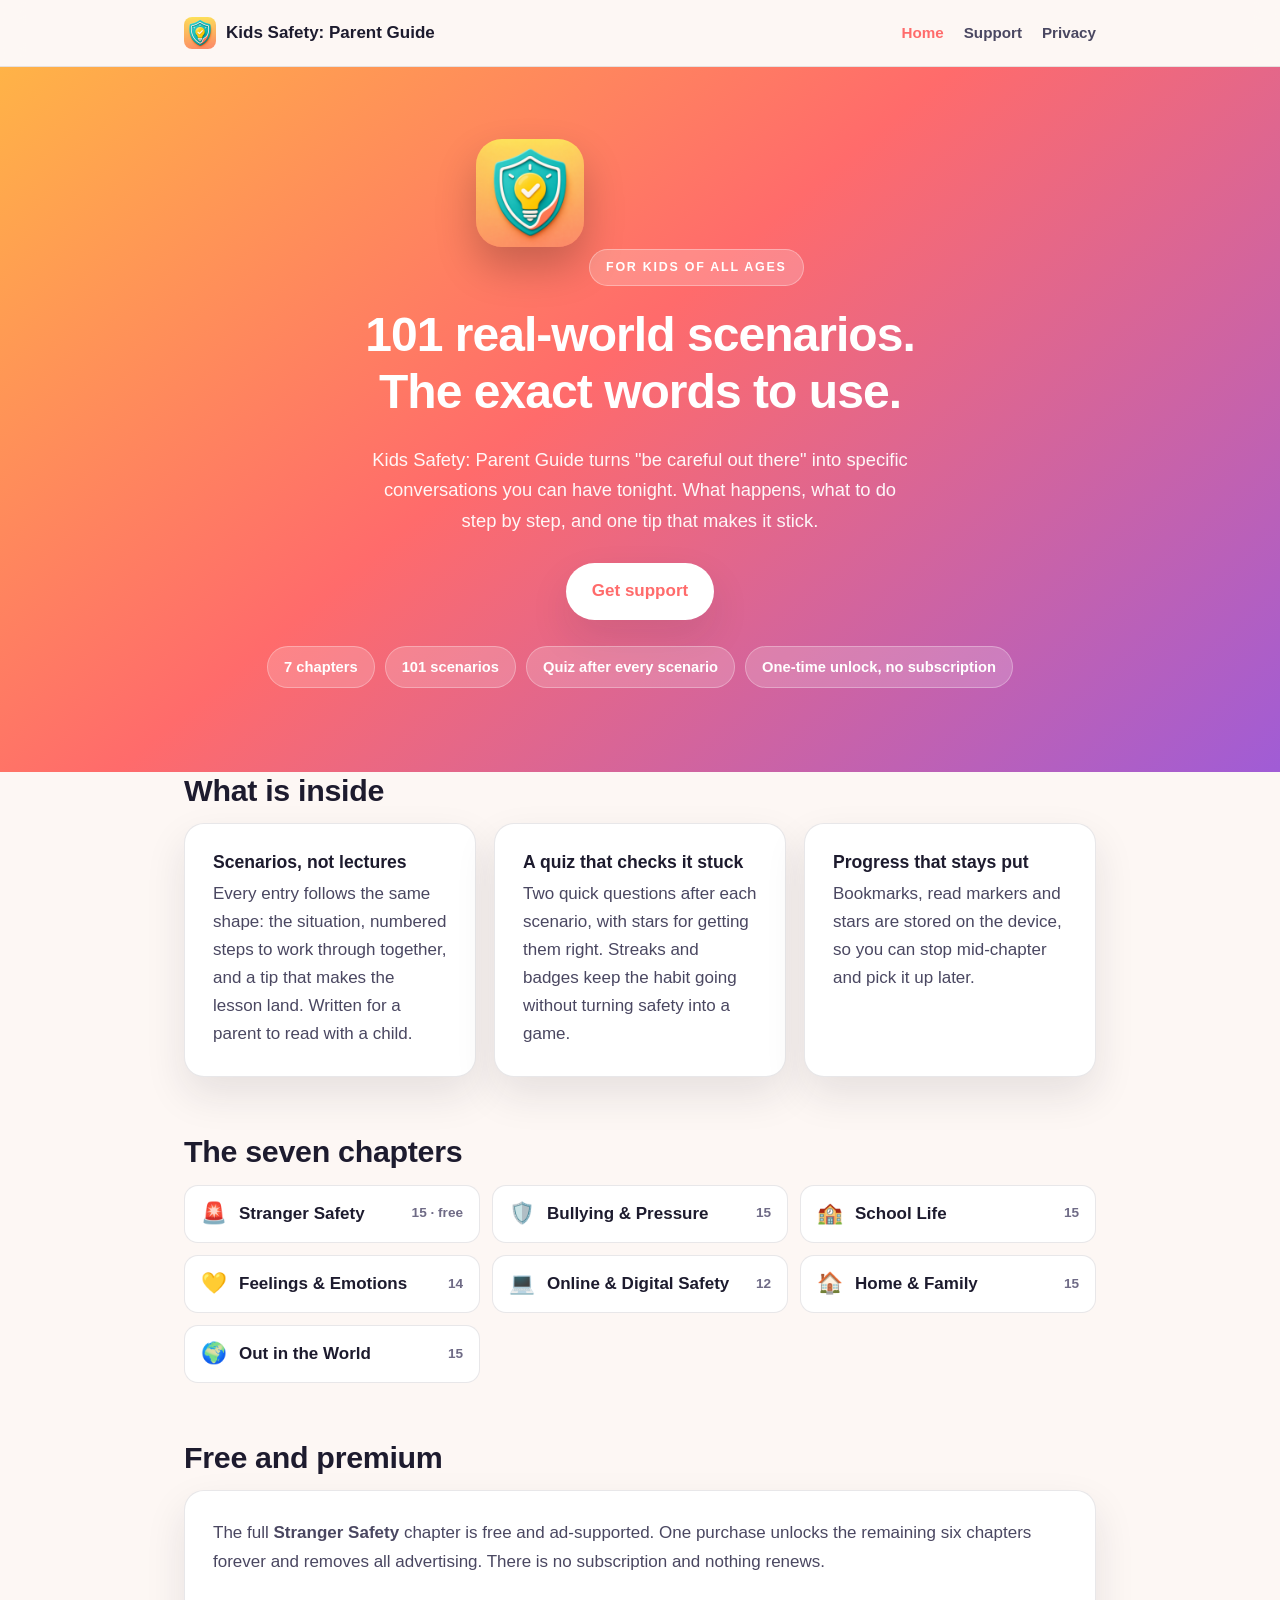
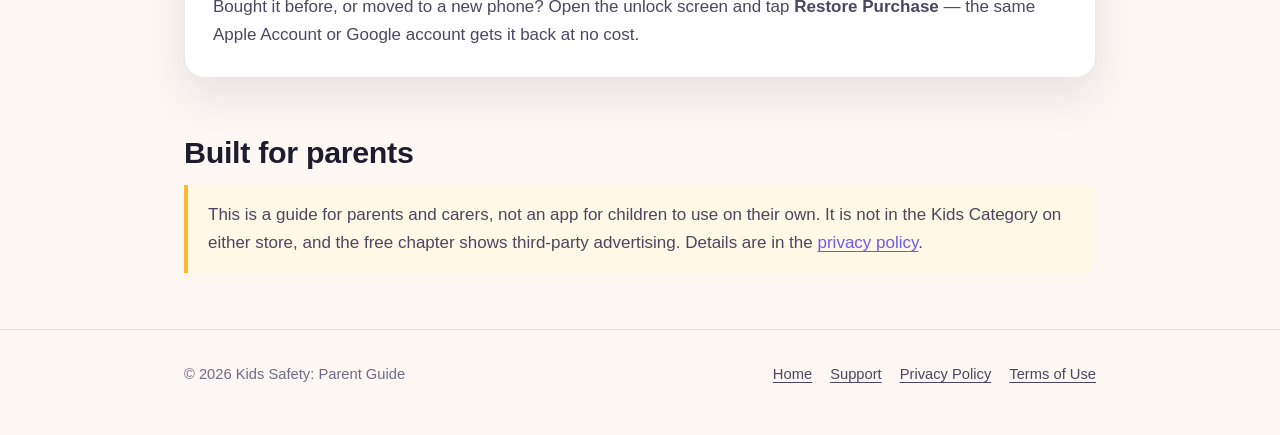
==== index.html @ e6f9dfe9 "Initial commit" ====
<!DOCTYPE html>
<html lang="en">
<head>
<meta charset="utf-8">
<meta name="viewport" content="width=device-width, initial-scale=1">
<title>Kids Safety: Parent Guide</title>
<meta name="description" content="101 real-world safety scenarios with the exact words to use. A guide for parents and carers, on iPhone and Android.">
<link rel="icon" href="assets/icon-512.png">
<link rel="apple-touch-icon" href="assets/icon-512.png">
<link rel="stylesheet" href="styles.css">
<meta property="og:title" content="Kids Safety: Parent Guide">
<meta property="og:description" content="101 real-world safety scenarios with the exact words to use.">
<meta property="og:image" content="assets/icon-512.png">
<meta property="og:type" content="website">
</head>
<body>

<header class="site-header">
    <div class="wrap">
        <a class="brand" href="index.html">
            <img src="assets/icon-512.png" alt="">
            Kids Safety: Parent Guide
        </a>
        <nav class="site-nav">
            <a href="index.html" aria-current="page">Home</a>
            <a href="support.html">Support</a>
            <a href="privacy.html">Privacy</a>
        </nav>
    </div>
</header>

<div class="hero">
    <div class="wrap">
        <img class="hero-icon" src="assets/icon-512.png" alt="Kids Safety: Parent Guide app icon">
        <div class="eyebrow">For Kids of All Ages</div>
        <h1>101 real-world scenarios.<br>The exact words to use.</h1>
        <p>
            Kids Safety: Parent Guide turns "be careful out there" into specific
            conversations you can have tonight. What happens, what to do step by
            step, and one tip that makes it stick.
        </p>
        <a class="btn light" href="support.html">Get support</a>
        <div class="badges">
            <span class="badge">7 chapters</span>
            <span class="badge">101 scenarios</span>
            <span class="badge">Quiz after every scenario</span>
            <span class="badge">One-time unlock, no subscription</span>
        </div>
    </div>
</div>

<main class="wrap">

    <section>
        <h2>What is inside</h2>
        <div class="grid">
            <div class="card">
                <h3>Scenarios, not lectures</h3>
                <p>
                    Every entry follows the same shape: the situation, numbered
                    steps to work through together, and a tip that makes the
                    lesson land. Written for a parent to read with a child.
                </p>
            </div>
            <div class="card">
                <h3>A quiz that checks it stuck</h3>
                <p>
                    Two quick questions after each scenario, with stars for
                    getting them right. Streaks and badges keep the habit going
                    without turning safety into a game.
                </p>
            </div>
            <div class="card">
                <h3>Progress that stays put</h3>
                <p>
                    Bookmarks, read markers and stars are stored on the device,
                    so you can stop mid-chapter and pick it up later.
                </p>
            </div>
        </div>
    </section>

    <section>
        <h2>The seven chapters</h2>
        <ul class="chapter-list">
            <li><span class="emoji">🚨</span> Stranger Safety <span class="count">15 · free</span></li>
            <li><span class="emoji">🛡️</span> Bullying &amp; Pressure <span class="count">15</span></li>
            <li><span class="emoji">🏫</span> School Life <span class="count">15</span></li>
            <li><span class="emoji">💛</span> Feelings &amp; Emotions <span class="count">14</span></li>
            <li><span class="emoji">💻</span> Online &amp; Digital Safety <span class="count">12</span></li>
            <li><span class="emoji">🏠</span> Home &amp; Family <span class="count">15</span></li>
            <li><span class="emoji">🌍</span> Out in the World <span class="count">15</span></li>
        </ul>
    </section>

    <section>
        <h2>Free and premium</h2>
        <div class="card">
            <p>
                The full <strong>Stranger Safety</strong> chapter is free and
                ad-supported. One purchase unlocks the remaining six chapters
                forever and removes all advertising. There is no subscription
                and nothing renews.
            </p>
            <p>
                Bought it before, or moved to a new phone? Open the unlock
                screen and tap <strong>Restore Purchase</strong> — the same
                Apple Account or Google account gets it back at no cost.
            </p>
        </div>
    </section>

    <section>
        <h2>Built for parents</h2>
        <div class="note">
            <p>
                This is a guide for parents and carers, not an app for children
                to use on their own. It is not in the Kids Category on either
                store, and the free chapter shows third-party advertising.
                Details are in the <a href="privacy.html">privacy policy</a>.
            </p>
        </div>
    </section>

</main>

<footer class="site-footer">
    <div class="wrap">
        <span>© 2026 Kids Safety: Parent Guide</span>
        <nav>
            <a href="index.html">Home</a>
            <a href="support.html">Support</a>
            <a href="privacy.html">Privacy Policy</a>
            <a href="terms.html">Terms of Use</a>
        </nav>
    </div>
</footer>

</body>
</html>
---- styles.css ----
/* Shared styles for the Kids Safety: Parent Guide site.
   Palette is taken from the app itself: the cover gradient runs coral to
   violet, and chapter accents reuse the in-app chapter colours. */

:root {
    --coral: #ff6b6b;
    --violet: #6c5ce7;
    --amber: #ffb830;
    --teal: #4ecdc4;
    --ink: #1d1b2e;
    --body: #4a4761;
    --muted: #6f6b86;
    --surface: #ffffff;
    --page: #fdf7f4;
    --line: rgba(29, 27, 46, 0.1);
    --radius: 20px;
    --shadow: 0 18px 40px rgba(29, 27, 46, 0.1);
    --max: 960px;
}

* {
    box-sizing: border-box;
}

html {
    scroll-behavior: smooth;
}

body {
    margin: 0;
    background: var(--page);
    color: var(--body);
    font-family: -apple-system, BlinkMacSystemFont, "Segoe UI", Roboto, "Helvetica Neue", Arial, sans-serif;
    font-size: 17px;
    line-height: 1.65;
    -webkit-font-smoothing: antialiased;
}

h1, h2, h3 {
    color: var(--ink);
    line-height: 1.2;
    margin: 0 0 0.5em;
}

h1 { font-size: clamp(2rem, 5vw, 3rem); letter-spacing: -0.02em; }
h2 { font-size: clamp(1.4rem, 3vw, 1.9rem); letter-spacing: -0.01em; }
h3 { font-size: 1.1rem; }

p { margin: 0 0 1em; }

a {
    color: var(--violet);
    text-decoration-thickness: 1px;
    text-underline-offset: 3px;
}

a:hover { color: var(--coral); }

.wrap {
    max-width: var(--max);
    margin: 0 auto;
    padding: 0 24px;
}

/* Header ------------------------------------------------------------------ */

.site-header {
    position: sticky;
    top: 0;
    z-index: 10;
    background: rgba(253, 247, 244, 0.88);
    backdrop-filter: saturate(180%) blur(12px);
    border-bottom: 1px solid var(--line);
}

.site-header .wrap {
    display: flex;
    align-items: center;
    gap: 16px;
    min-height: 66px;
    flex-wrap: wrap;
}

.brand {
    display: flex;
    align-items: center;
    gap: 10px;
    font-weight: 700;
    color: var(--ink);
    text-decoration: none;
}

.brand img {
    width: 32px;
    height: 32px;
    border-radius: 8px;
}

.site-nav {
    margin-left: auto;
    display: flex;
    gap: 20px;
    font-size: 0.95rem;
    font-weight: 600;
}

.site-nav a {
    color: var(--body);
    text-decoration: none;
}

.site-nav a:hover,
.site-nav a[aria-current="page"] {
    color: var(--coral);
}

/* Hero -------------------------------------------------------------------- */

.hero {
    background: linear-gradient(140deg, #ffb347 0%, var(--coral) 45%, #a05cd6 100%);
    color: #fff;
    padding: 72px 0 84px;
    text-align: center;
}

.hero h1 { color: #fff; }

.hero p {
    font-size: 1.15rem;
    max-width: 34rem;
    margin: 0 auto 1.5em;
    color: rgba(255, 255, 255, 0.94);
}

.hero-icon {
    width: 108px;
    height: 108px;
    border-radius: 26px;
    box-shadow: 0 20px 40px rgba(0, 0, 0, 0.22);
    margin-bottom: 24px;
}

.eyebrow {
    display: inline-block;
    font-size: 0.78rem;
    font-weight: 800;
    letter-spacing: 0.14em;
    text-transform: uppercase;
    padding: 7px 16px;
    border-radius: 999px;
    background: rgba(255, 255, 255, 0.2);
    border: 1px solid rgba(255, 255, 255, 0.32);
    margin-bottom: 20px;
}

.badges {
    display: flex;
    flex-wrap: wrap;
    gap: 10px;
    justify-content: center;
    margin-top: 26px;
}

.badge {
    background: rgba(255, 255, 255, 0.18);
    border: 1px solid rgba(255, 255, 255, 0.3);
    border-radius: 999px;
    padding: 8px 16px;
    font-size: 0.92rem;
    font-weight: 600;
}

/* Sections ---------------------------------------------------------------- */

main { padding: 56px 0 24px; }

section { margin-bottom: 56px; }

.lede {
    font-size: 1.08rem;
    color: var(--muted);
}

.card {
    background: var(--surface);
    border: 1px solid var(--line);
    border-radius: var(--radius);
    box-shadow: var(--shadow);
    padding: 28px;
}

.grid {
    display: grid;
    gap: 18px;
    grid-template-columns: repeat(auto-fit, minmax(240px, 1fr));
}

.grid .card { margin: 0; }

.card h3 { margin-bottom: 0.35em; }

.card p:last-child { margin-bottom: 0; }

.chapter-list {
    display: grid;
    gap: 12px;
    grid-template-columns: repeat(auto-fit, minmax(220px, 1fr));
    padding: 0;
    margin: 0;
    list-style: none;
}

.chapter-list li {
    background: var(--surface);
    border: 1px solid var(--line);
    border-radius: 14px;
    padding: 14px 16px;
    display: flex;
    align-items: center;
    gap: 12px;
    font-weight: 600;
    color: var(--ink);
}

.chapter-list .count {
    margin-left: auto;
    font-weight: 600;
    font-size: 0.85rem;
    color: var(--muted);
}

.emoji {
    font-size: 1.3rem;
    line-height: 1;
}

table {
    width: 100%;
    border-collapse: collapse;
    font-size: 0.96rem;
}

.table-scroll {
    overflow-x: auto;
    -webkit-overflow-scrolling: touch;
}

th, td {
    text-align: left;
    padding: 12px 14px;
    border-bottom: 1px solid var(--line);
    vertical-align: top;
}

th {
    color: var(--ink);
    font-weight: 700;
    background: rgba(108, 92, 231, 0.06);
}

tbody tr:last-child td { border-bottom: 0; }

ul.plain {
    padding-left: 1.15em;
    margin: 0 0 1em;
}

ul.plain li { margin-bottom: 0.45em; }

.note {
    border-left: 4px solid var(--amber);
    background: #fff8e7;
    border-radius: 0 14px 14px 0;
    padding: 16px 20px;
}

.note p:last-child { margin-bottom: 0; }

.updated {
    font-size: 0.9rem;
    color: var(--muted);
}

.btn {
    display: inline-block;
    background: var(--ink);
    color: #fff;
    text-decoration: none;
    font-weight: 700;
    padding: 14px 26px;
    border-radius: 999px;
    box-shadow: var(--shadow);
}

.btn:hover { background: var(--violet); color: #fff; }

.btn.light {
    background: #fff;
    color: var(--coral);
}

.btn.light:hover { background: #fff; color: var(--violet); }

/* Footer ------------------------------------------------------------------ */

.site-footer {
    border-top: 1px solid var(--line);
    padding: 32px 0 48px;
    font-size: 0.92rem;
    color: var(--muted);
}

.site-footer .wrap {
    display: flex;
    flex-wrap: wrap;
    gap: 14px 24px;
    align-items: center;
}

.site-footer nav {
    margin-left: auto;
    display: flex;
    gap: 18px;
    flex-wrap: wrap;
}

.site-footer a { color: var(--body); }

@media (max-width: 560px) {
    .site-nav { width: 100%; margin-left: 0; gap: 16px; }
    .site-footer nav { margin-left: 0; }
    .hero { padding: 56px 0 64px; }
}
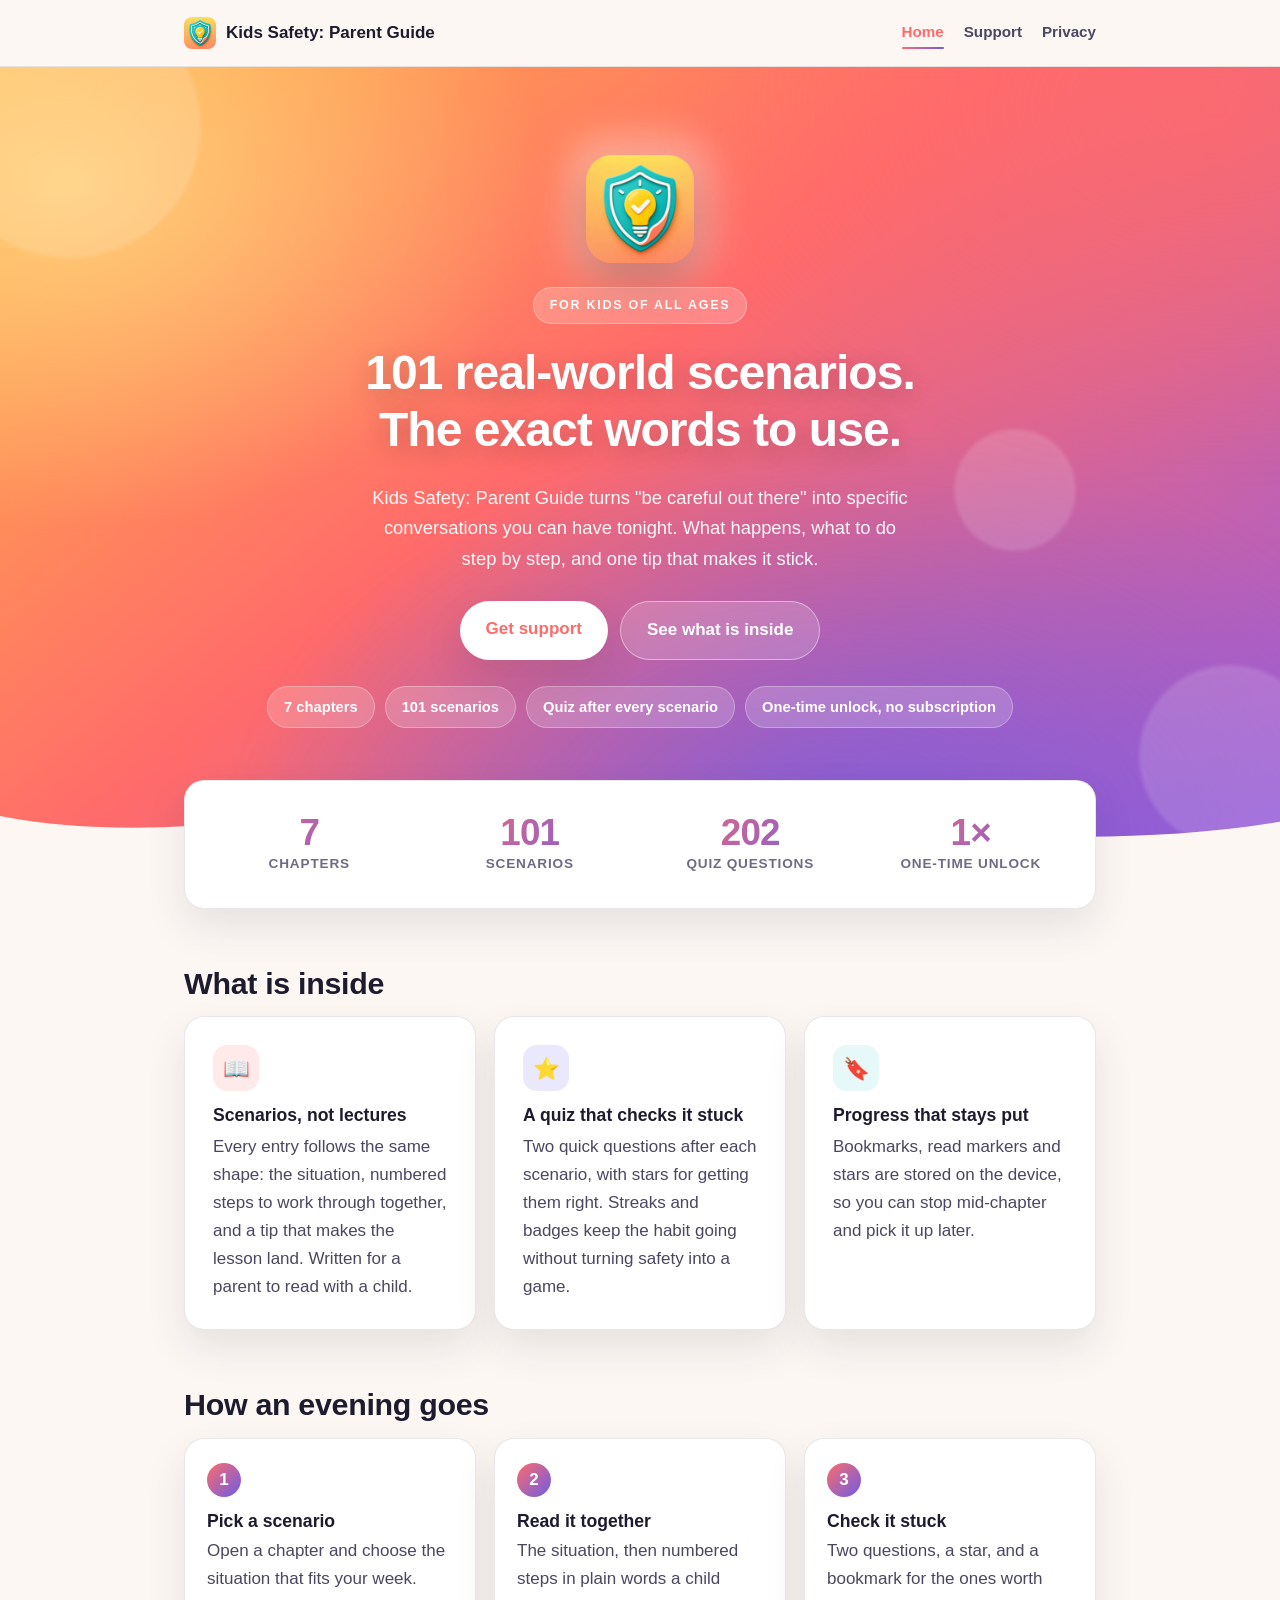
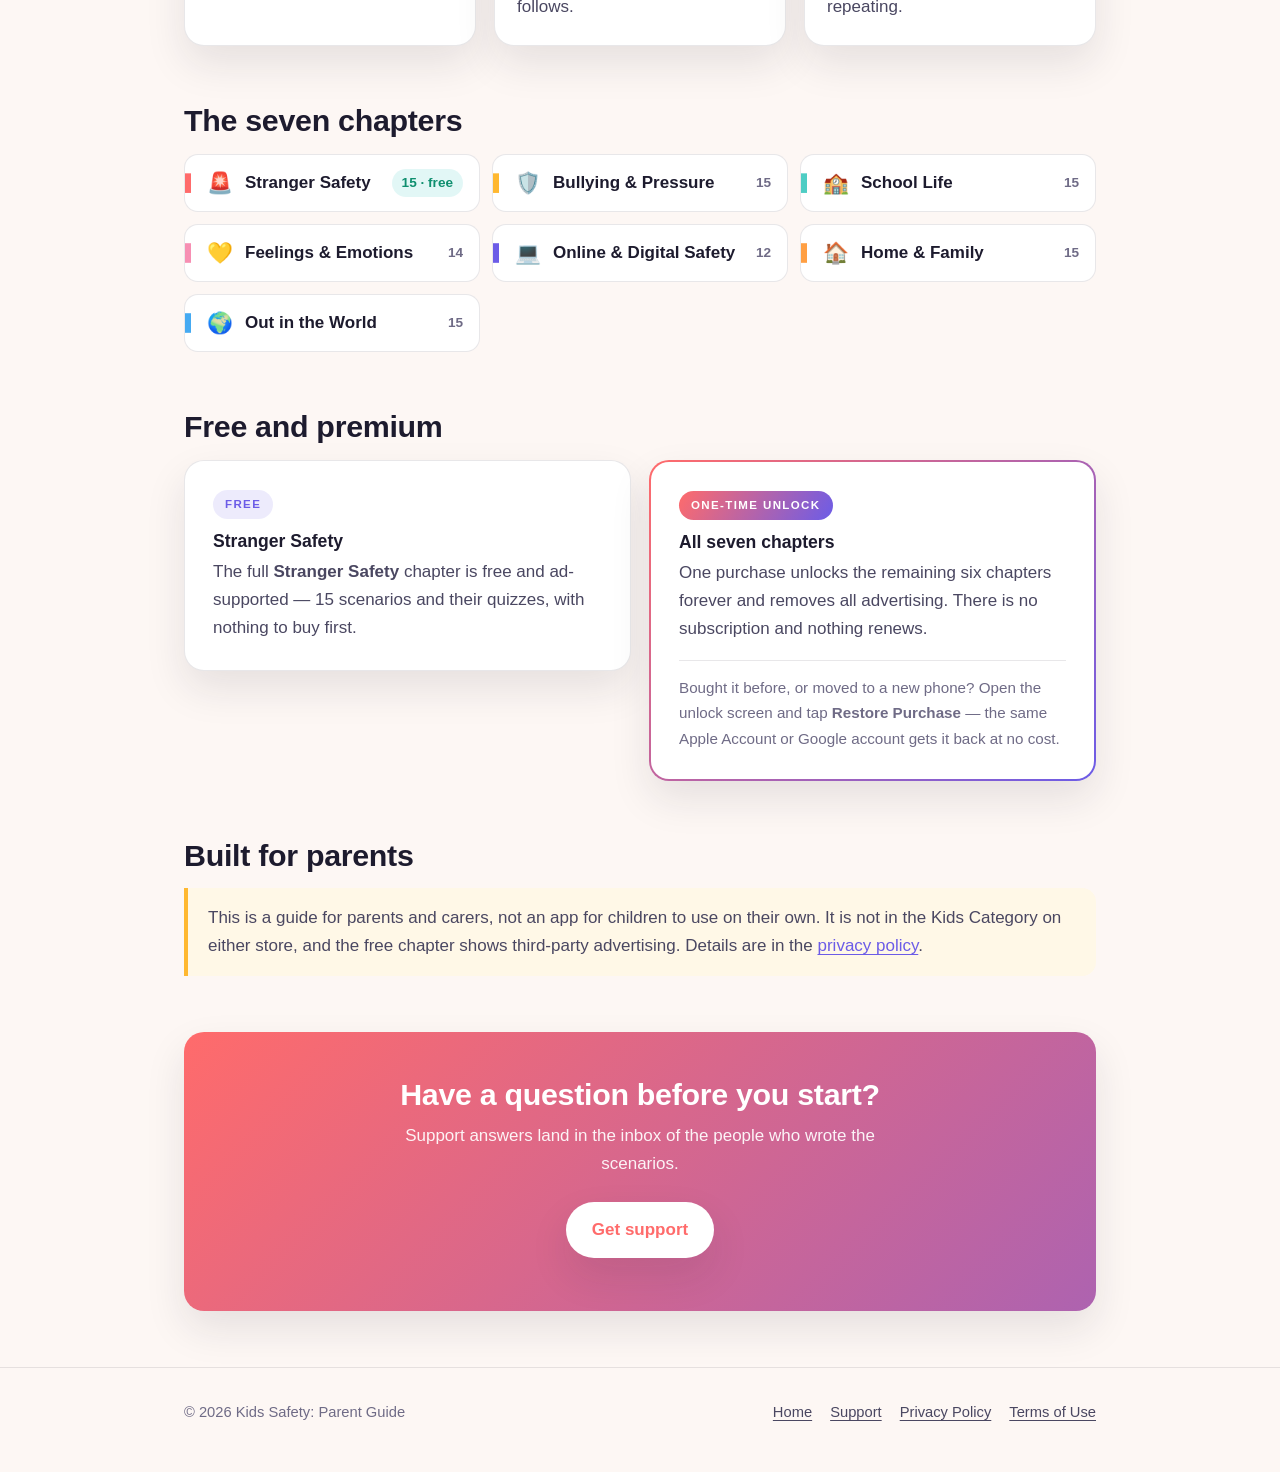
==== commit 801cf2f6: "feat: add updated landing page and styles" ====
--- a/index.html
+++ b/index.html
@@ -12,8 +12,11 @@
 <meta property="og:description" content="101 real-world safety scenarios with the exact words to use.">
 <meta property="og:image" content="assets/icon-512.png">
 <meta property="og:type" content="website">
+<script>document.documentElement.classList.add("js");</script>
 </head>
 <body>
+
+<a class="skip-link" href="#main">Skip to content</a>
 
 <header class="site-header">
     <div class="wrap">
@@ -30,31 +33,76 @@
 </header>
 
 <div class="hero">
-    <div class="wrap">
-        <img class="hero-icon" src="assets/icon-512.png" alt="Kids Safety: Parent Guide app icon">
-        <div class="eyebrow">For Kids of All Ages</div>
-        <h1>101 real-world scenarios.<br>The exact words to use.</h1>
-        <p>
+    <div class="hero-aurora" aria-hidden="true"></div>
+    <div class="hero-blobs" aria-hidden="true">
+        <span class="blob blob-1"></span>
+        <span class="blob blob-2"></span>
+        <span class="blob blob-3"></span>
+    </div>
+    <div class="hero-sparks" aria-hidden="true">
+        <span style="--x: 8%;  --d: 0s;    --s: 1.1rem">🚨</span>
+        <span style="--x: 22%; --d: -6s;   --s: 0.9rem">🛡️</span>
+        <span style="--x: 38%; --d: -11s;  --s: 1rem">🏫</span>
+        <span style="--x: 57%; --d: -3.5s; --s: 1.2rem">💛</span>
+        <span style="--x: 72%; --d: -8s;   --s: 0.95rem">💻</span>
+        <span style="--x: 88%; --d: -13s;  --s: 1.05rem">🌍</span>
+    </div>
+
+    <div class="wrap hero-inner">
+        <div class="hero-icon-wrap reveal" data-delay="0">
+            <span class="hero-icon-glow" aria-hidden="true"></span>
+            <img class="hero-icon" src="assets/icon-512.png" alt="Kids Safety: Parent Guide app icon">
+        </div>
+        <div class="eyebrow reveal" data-delay="1">For Kids of All Ages</div>
+        <h1 class="reveal" data-delay="2">101 real-world scenarios.<br>The exact words to use.</h1>
+        <p class="reveal" data-delay="3">
             Kids Safety: Parent Guide turns "be careful out there" into specific
             conversations you can have tonight. What happens, what to do step by
             step, and one tip that makes it stick.
         </p>
-        <a class="btn light" href="support.html">Get support</a>
-        <div class="badges">
+        <div class="hero-actions reveal" data-delay="4">
+            <a class="btn light" href="support.html">Get support</a>
+            <a class="btn ghost" href="#inside">See what is inside</a>
+        </div>
+        <div class="badges reveal" data-delay="5">
             <span class="badge">7 chapters</span>
             <span class="badge">101 scenarios</span>
             <span class="badge">Quiz after every scenario</span>
             <span class="badge">One-time unlock, no subscription</span>
         </div>
     </div>
+
+    <svg class="hero-wave" viewBox="0 0 1440 120" preserveAspectRatio="none" aria-hidden="true" focusable="false">
+        <path d="M0,64 C240,120 480,8 720,40 C960,72 1200,120 1440,72 L1440,120 L0,120 Z"></path>
+    </svg>
 </div>
 
-<main class="wrap">
-
-    <section>
-        <h2>What is inside</h2>
+<main class="wrap" id="main">
+
+    <section class="stats reveal">
+        <div class="stat">
+            <span class="stat-num" data-count="7">7</span>
+            <span class="stat-label">chapters</span>
+        </div>
+        <div class="stat">
+            <span class="stat-num" data-count="101">101</span>
+            <span class="stat-label">scenarios</span>
+        </div>
+        <div class="stat">
+            <span class="stat-num" data-count="202">202</span>
+            <span class="stat-label">quiz questions</span>
+        </div>
+        <div class="stat">
+            <span class="stat-num" data-count="1" data-suffix="&times;">1</span>
+            <span class="stat-label">one-time unlock</span>
+        </div>
+    </section>
+
+    <section id="inside">
+        <h2 class="reveal">What is inside</h2>
         <div class="grid">
-            <div class="card">
+            <div class="card tilt reveal" data-delay="1" style="--accent: #ff6b6b">
+                <span class="card-icon" aria-hidden="true">📖</span>
                 <h3>Scenarios, not lectures</h3>
                 <p>
                     Every entry follows the same shape: the situation, numbered
@@ -62,7 +110,8 @@
                     lesson land. Written for a parent to read with a child.
                 </p>
             </div>
-            <div class="card">
+            <div class="card tilt reveal" data-delay="2" style="--accent: #6c5ce7">
+                <span class="card-icon" aria-hidden="true">⭐️</span>
                 <h3>A quiz that checks it stuck</h3>
                 <p>
                     Two quick questions after each scenario, with stars for
@@ -70,7 +119,8 @@
                     without turning safety into a game.
                 </p>
             </div>
-            <div class="card">
+            <div class="card tilt reveal" data-delay="3" style="--accent: #4ecdc4">
+                <span class="card-icon" aria-hidden="true">🔖</span>
                 <h3>Progress that stays put</h3>
                 <p>
                     Bookmarks, read markers and stars are stored on the device,
@@ -81,38 +131,71 @@
     </section>
 
     <section>
-        <h2>The seven chapters</h2>
+        <h2 class="reveal">How an evening goes</h2>
+        <ol class="steps">
+            <li class="reveal" data-delay="1">
+                <span class="step-num">1</span>
+                <h3>Pick a scenario</h3>
+                <p>Open a chapter and choose the situation that fits your week.</p>
+            </li>
+            <li class="reveal" data-delay="2">
+                <span class="step-num">2</span>
+                <h3>Read it together</h3>
+                <p>The situation, then numbered steps in plain words a child follows.</p>
+            </li>
+            <li class="reveal" data-delay="3">
+                <span class="step-num">3</span>
+                <h3>Check it stuck</h3>
+                <p>Two questions, a star, and a bookmark for the ones worth repeating.</p>
+            </li>
+        </ol>
+    </section>
+
+    <section>
+        <h2 class="reveal">The seven chapters</h2>
         <ul class="chapter-list">
-            <li><span class="emoji">🚨</span> Stranger Safety <span class="count">15 · free</span></li>
-            <li><span class="emoji">🛡️</span> Bullying &amp; Pressure <span class="count">15</span></li>
-            <li><span class="emoji">🏫</span> School Life <span class="count">15</span></li>
-            <li><span class="emoji">💛</span> Feelings &amp; Emotions <span class="count">14</span></li>
-            <li><span class="emoji">💻</span> Online &amp; Digital Safety <span class="count">12</span></li>
-            <li><span class="emoji">🏠</span> Home &amp; Family <span class="count">15</span></li>
-            <li><span class="emoji">🌍</span> Out in the World <span class="count">15</span></li>
+            <li class="reveal" data-delay="1" style="--accent: #ff6b6b"><span class="emoji">🚨</span> Stranger Safety <span class="count free">15 · free</span></li>
+            <li class="reveal" data-delay="2" style="--accent: #ffb830"><span class="emoji">🛡️</span> Bullying &amp; Pressure <span class="count">15</span></li>
+            <li class="reveal" data-delay="3" style="--accent: #4ecdc4"><span class="emoji">🏫</span> School Life <span class="count">15</span></li>
+            <li class="reveal" data-delay="4" style="--accent: #f78fb3"><span class="emoji">💛</span> Feelings &amp; Emotions <span class="count">14</span></li>
+            <li class="reveal" data-delay="5" style="--accent: #6c5ce7"><span class="emoji">💻</span> Online &amp; Digital Safety <span class="count">12</span></li>
+            <li class="reveal" data-delay="6" style="--accent: #ff9f43"><span class="emoji">🏠</span> Home &amp; Family <span class="count">15</span></li>
+            <li class="reveal" data-delay="7" style="--accent: #45aaf2"><span class="emoji">🌍</span> Out in the World <span class="count">15</span></li>
         </ul>
     </section>
 
     <section>
-        <h2>Free and premium</h2>
-        <div class="card">
-            <p>
-                The full <strong>Stranger Safety</strong> chapter is free and
-                ad-supported. One purchase unlocks the remaining six chapters
-                forever and removes all advertising. There is no subscription
-                and nothing renews.
-            </p>
-            <p>
-                Bought it before, or moved to a new phone? Open the unlock
-                screen and tap <strong>Restore Purchase</strong> — the same
-                Apple Account or Google account gets it back at no cost.
-            </p>
+        <h2 class="reveal">Free and premium</h2>
+        <div class="plans">
+            <div class="card plan reveal" data-delay="1">
+                <span class="plan-tag">Free</span>
+                <h3>Stranger Safety</h3>
+                <p>
+                    The full <strong>Stranger Safety</strong> chapter is free and
+                    ad-supported — 15 scenarios and their quizzes, with nothing
+                    to buy first.
+                </p>
+            </div>
+            <div class="card plan featured reveal" data-delay="2">
+                <span class="plan-tag">One-time unlock</span>
+                <h3>All seven chapters</h3>
+                <p>
+                    One purchase unlocks the remaining six chapters forever and
+                    removes all advertising. There is no subscription and
+                    nothing renews.
+                </p>
+                <p class="plan-note">
+                    Bought it before, or moved to a new phone? Open the unlock
+                    screen and tap <strong>Restore Purchase</strong> — the same
+                    Apple Account or Google account gets it back at no cost.
+                </p>
+            </div>
         </div>
     </section>
 
     <section>
-        <h2>Built for parents</h2>
-        <div class="note">
+        <h2 class="reveal">Built for parents</h2>
+        <div class="note reveal">
             <p>
                 This is a guide for parents and carers, not an app for children
                 to use on their own. It is not in the Kids Category on either
@@ -120,6 +203,12 @@
                 Details are in the <a href="privacy.html">privacy policy</a>.
             </p>
         </div>
+    </section>
+
+    <section class="cta-band reveal">
+        <h2>Have a question before you start?</h2>
+        <p>Support answers land in the inbox of the people who wrote the scenarios.</p>
+        <a class="btn light" href="support.html">Get support</a>
     </section>
 
 </main>
@@ -136,5 +225,85 @@
     </div>
 </footer>
 
+<script>
+(function () {
+    var reduced = window.matchMedia("(prefers-reduced-motion: reduce)").matches;
+
+    /* Reveal on scroll. A geometry check rather than an IntersectionObserver,
+       so a fast flick past a section cannot leave it invisible. With reduced
+       motion everything is simply shown. */
+    var pending = [].slice.call(document.querySelectorAll(".reveal"));
+    var header = document.querySelector(".site-header");
+
+    if (reduced) {
+        pending.forEach(function (el) { el.classList.add("is-visible"); });
+        pending = [];
+    }
+
+    var revealVisible = function () {
+        var limit = window.innerHeight * 0.92;
+        pending = pending.filter(function (el) {
+            if (el.getBoundingClientRect().top >= limit) return true;
+            el.classList.add("is-visible");
+            return false;
+        });
+    };
+
+    /* One rAF-throttled handler drives both the reveals and the header state. */
+    var queued = false;
+    var onScroll = function () {
+        if (queued) return;
+        queued = true;
+        requestAnimationFrame(function () {
+            queued = false;
+            header.classList.toggle("is-scrolled", window.scrollY > 8);
+            if (pending.length) revealVisible();
+        });
+    };
+
+    header.classList.toggle("is-scrolled", window.scrollY > 8);
+    revealVisible();
+    window.addEventListener("scroll", onScroll, { passive: true });
+    window.addEventListener("resize", onScroll, { passive: true });
+    window.addEventListener("load", onScroll);
+
+    /* Numbers count up the first time the stats strip is seen. */
+    var counted = false;
+    var runCount = function () {
+        if (counted) return;
+        counted = true;
+        document.querySelectorAll(".stat-num").forEach(function (el) {
+            var target = parseInt(el.getAttribute("data-count"), 10) || 0;
+            var suffix = el.getAttribute("data-suffix") || "";
+            if (reduced) {
+                el.innerHTML = target + suffix;
+                return;
+            }
+            var start = performance.now();
+            var duration = 900 + Math.min(target, 200) * 3;
+            var tick = function (now) {
+                var t = Math.min((now - start) / duration, 1);
+                var eased = 1 - Math.pow(1 - t, 3);
+                el.innerHTML = Math.round(target * eased) + suffix;
+                if (t < 1) requestAnimationFrame(tick);
+            };
+            requestAnimationFrame(tick);
+        });
+    };
+    var stats = document.querySelector(".stats");
+    if (stats && "IntersectionObserver" in window) {
+        var so = new IntersectionObserver(function (entries) {
+            if (entries.some(function (e) { return e.isIntersecting; })) {
+                runCount();
+                so.disconnect();
+            }
+        }, { threshold: 0.4 });
+        so.observe(stats);
+    } else {
+        runCount();
+    }
+})();
+</script>
+
 </body>
 </html>
--- a/styles.css
+++ b/styles.css
@@ -12,10 +12,13 @@
     --muted: #6f6b86;
     --surface: #ffffff;
     --page: #fdf7f4;
+    --pink: #f78fb3;
     --line: rgba(29, 27, 46, 0.1);
     --radius: 20px;
     --shadow: 0 18px 40px rgba(29, 27, 46, 0.1);
+    --shadow-lift: 0 26px 60px rgba(29, 27, 46, 0.16);
     --max: 960px;
+    --ease: cubic-bezier(0.22, 1, 0.36, 1);
 }
 
 * {
@@ -64,6 +67,24 @@
 
 /* Header ------------------------------------------------------------------ */
 
+.skip-link {
+    position: absolute;
+    left: -9999px;
+    top: 0;
+    z-index: 100;
+    background: var(--ink);
+    color: #fff;
+    padding: 12px 20px;
+    border-radius: 0 0 12px 0;
+    text-decoration: none;
+    font-weight: 700;
+}
+
+.skip-link:focus {
+    left: 0;
+    color: #fff;
+}
+
 .site-header {
     position: sticky;
     top: 0;
@@ -71,6 +92,12 @@
     background: rgba(253, 247, 244, 0.88);
     backdrop-filter: saturate(180%) blur(12px);
     border-bottom: 1px solid var(--line);
+    transition: box-shadow 0.35s var(--ease), background 0.35s var(--ease);
+}
+
+.site-header.is-scrolled {
+    background: rgba(253, 247, 244, 0.94);
+    box-shadow: 0 10px 30px rgba(29, 27, 46, 0.08);
 }
 
 .site-header .wrap {
@@ -94,7 +121,10 @@
     width: 32px;
     height: 32px;
     border-radius: 8px;
-}
+    transition: transform 0.4s var(--ease);
+}
+
+.brand:hover img { transform: rotate(-6deg) scale(1.08); }
 
 .site-nav {
     margin-left: auto;
@@ -109,6 +139,30 @@
     text-decoration: none;
 }
 
+.site-nav a {
+    position: relative;
+    padding-bottom: 2px;
+}
+
+.site-nav a::after {
+    content: "";
+    position: absolute;
+    left: 0;
+    right: 0;
+    bottom: -2px;
+    height: 2px;
+    border-radius: 2px;
+    background: linear-gradient(90deg, var(--coral), var(--violet));
+    transform: scaleX(0);
+    transform-origin: left;
+    transition: transform 0.35s var(--ease);
+}
+
+.site-nav a:hover::after,
+.site-nav a[aria-current="page"]::after {
+    transform: scaleX(1);
+}
+
 .site-nav a:hover,
 .site-nav a[aria-current="page"] {
     color: var(--coral);
@@ -117,13 +171,79 @@
 /* Hero -------------------------------------------------------------------- */
 
 .hero {
+    position: relative;
+    isolation: isolate;
+    overflow: hidden;
     background: linear-gradient(140deg, #ffb347 0%, var(--coral) 45%, #a05cd6 100%);
     color: #fff;
-    padding: 72px 0 84px;
+    padding: 88px 0 128px;
     text-align: center;
 }
 
-.hero h1 { color: #fff; }
+/* A second gradient drifts across the first one, so the backdrop breathes
+   instead of sitting still. */
+.hero-aurora {
+    position: absolute;
+    inset: -30%;
+    z-index: -2;
+    background:
+        radial-gradient(38% 44% at 22% 28%, rgba(255, 214, 130, 0.85), transparent 62%),
+        radial-gradient(42% 46% at 78% 22%, rgba(255, 107, 107, 0.75), transparent 64%),
+        radial-gradient(46% 52% at 60% 82%, rgba(108, 92, 231, 0.8), transparent 66%);
+    filter: blur(10px);
+    animation: auroraDrift 24s ease-in-out infinite alternate;
+}
+
+.hero-blobs {
+    position: absolute;
+    inset: 0;
+    z-index: -1;
+    pointer-events: none;
+}
+
+.blob {
+    position: absolute;
+    border-radius: 50%;
+    filter: blur(2px);
+    background: rgba(255, 255, 255, 0.14);
+    border: 1px solid rgba(255, 255, 255, 0.18);
+}
+
+.blob-1 { width: 260px; height: 260px; top: -70px; left: -60px; animation: float 17s ease-in-out infinite; }
+.blob-2 { width: 180px; height: 180px; bottom: 10px; right: -40px; animation: float 21s ease-in-out infinite reverse; }
+.blob-3 { width: 120px; height: 120px; top: 46%; right: 16%; animation: float 13s ease-in-out infinite; }
+
+/* Chapter emoji rise slowly through the hero, one per chapter theme. */
+.hero-sparks {
+    position: absolute;
+    inset: 0;
+    z-index: -1;
+    pointer-events: none;
+    overflow: hidden;
+}
+
+.hero-sparks span {
+    position: absolute;
+    left: var(--x);
+    bottom: -10%;
+    font-size: var(--s);
+    opacity: 0;
+    filter: blur(0.3px) drop-shadow(0 2px 6px rgba(29, 27, 46, 0.2));
+    animation: rise 22s linear infinite;
+    animation-delay: var(--d);
+}
+
+.hero-inner {
+    position: relative;
+    display: flex;
+    flex-direction: column;
+    align-items: center;
+}
+
+.hero h1 {
+    color: #fff;
+    text-shadow: 0 6px 24px rgba(29, 27, 46, 0.22);
+}
 
 .hero p {
     font-size: 1.15rem;
@@ -132,13 +252,50 @@
     color: rgba(255, 255, 255, 0.94);
 }
 
+.hero-icon-wrap {
+    position: relative;
+    display: inline-block;
+    margin-bottom: 24px;
+    line-height: 0;
+}
+
+.hero-icon-glow {
+    position: absolute;
+    inset: -18px;
+    border-radius: 40px;
+    background: rgba(255, 255, 255, 0.35);
+    filter: blur(18px);
+    animation: pulse 4.5s ease-in-out infinite;
+}
+
 .hero-icon {
+    position: relative;
     width: 108px;
     height: 108px;
     border-radius: 26px;
     box-shadow: 0 20px 40px rgba(0, 0, 0, 0.22);
-    margin-bottom: 24px;
-}
+    animation: bob 6s ease-in-out infinite;
+}
+
+.hero-actions {
+    display: flex;
+    flex-wrap: wrap;
+    gap: 12px;
+    justify-content: center;
+}
+
+/* The wave hands the hero off to the page colour without a hard edge. */
+.hero-wave {
+    position: absolute;
+    left: 0;
+    right: 0;
+    bottom: -1px;
+    width: 100%;
+    height: 88px;
+    display: block;
+}
+
+.hero-wave path { fill: var(--page); }
 
 .eyebrow {
     display: inline-block;
@@ -168,6 +325,12 @@
     padding: 8px 16px;
     font-size: 0.92rem;
     font-weight: 600;
+    transition: transform 0.3s var(--ease), background 0.3s var(--ease);
+}
+
+.badge:hover {
+    transform: translateY(-2px);
+    background: rgba(255, 255, 255, 0.28);
 }
 
 /* Sections ---------------------------------------------------------------- */
@@ -211,16 +374,43 @@
 }
 
 .chapter-list li {
+    position: relative;
+    overflow: hidden;
     background: var(--surface);
     border: 1px solid var(--line);
     border-radius: 14px;
-    padding: 14px 16px;
+    padding: 14px 16px 14px 22px;
     display: flex;
     align-items: center;
     gap: 12px;
     font-weight: 600;
     color: var(--ink);
-}
+    transition: transform 0.35s var(--ease), box-shadow 0.35s var(--ease), border-color 0.35s var(--ease);
+}
+
+/* Each chapter carries its in-app accent colour on the leading edge. */
+.chapter-list li::before {
+    content: "";
+    position: absolute;
+    left: 0;
+    top: 0;
+    bottom: 0;
+    width: 6px;
+    background: var(--accent, var(--violet));
+    transform: scaleY(0.35);
+    transform-origin: center;
+    transition: transform 0.35s var(--ease);
+}
+
+.chapter-list li:hover {
+    transform: translateY(-3px);
+    border-color: color-mix(in srgb, var(--accent, var(--violet)) 40%, transparent);
+    box-shadow: 0 16px 32px rgba(29, 27, 46, 0.12);
+}
+
+.chapter-list li:hover::before { transform: scaleY(1); }
+
+.chapter-list li:hover .emoji { transform: scale(1.18) rotate(-8deg); }
 
 .chapter-list .count {
     margin-left: auto;
@@ -229,9 +419,17 @@
     color: var(--muted);
 }
 
+.chapter-list .count.free {
+    color: #0f8f6f;
+    background: rgba(78, 205, 196, 0.16);
+    border-radius: 999px;
+    padding: 3px 10px;
+}
+
 .emoji {
     font-size: 1.3rem;
     line-height: 1;
+    transition: transform 0.35s var(--ease);
 }
 
 table {
@@ -283,6 +481,8 @@
 
 .btn {
     display: inline-block;
+    position: relative;
+    overflow: hidden;
     background: var(--ink);
     color: #fff;
     text-decoration: none;
@@ -290,9 +490,32 @@
     padding: 14px 26px;
     border-radius: 999px;
     box-shadow: var(--shadow);
-}
-
-.btn:hover { background: var(--violet); color: #fff; }
+    transition: transform 0.3s var(--ease), box-shadow 0.3s var(--ease), background 0.3s var(--ease), color 0.3s var(--ease);
+}
+
+/* A highlight sweeps across the button on hover. */
+.btn::after {
+    content: "";
+    position: absolute;
+    top: 0;
+    bottom: 0;
+    left: -60%;
+    width: 45%;
+    background: linear-gradient(100deg, transparent, rgba(255, 255, 255, 0.45), transparent);
+    transform: skewX(-18deg);
+    transition: left 0.6s var(--ease);
+}
+
+.btn:hover {
+    transform: translateY(-2px);
+    box-shadow: var(--shadow-lift);
+    background: var(--violet);
+    color: #fff;
+}
+
+.btn:hover::after { left: 120%; }
+
+.btn:active { transform: translateY(0); }
 
 .btn.light {
     background: #fff;
@@ -300,6 +523,291 @@
 }
 
 .btn.light:hover { background: #fff; color: var(--violet); }
+
+.btn.ghost {
+    background: rgba(255, 255, 255, 0.16);
+    color: #fff;
+    border: 1px solid rgba(255, 255, 255, 0.45);
+    box-shadow: none;
+}
+
+.btn.ghost:hover {
+    background: rgba(255, 255, 255, 0.28);
+    color: #fff;
+}
+
+/* Stats ------------------------------------------------------------------- */
+
+.stats {
+    display: grid;
+    grid-template-columns: repeat(auto-fit, minmax(150px, 1fr));
+    gap: 8px;
+    background: var(--surface);
+    border: 1px solid var(--line);
+    border-radius: var(--radius);
+    box-shadow: var(--shadow);
+    padding: 26px 18px;
+    margin-top: -76px;
+    margin-bottom: 56px;
+    position: relative;
+    z-index: 2;
+}
+
+.stat {
+    text-align: center;
+    padding: 6px 8px;
+}
+
+.stat-num {
+    display: block;
+    font-size: clamp(1.7rem, 4vw, 2.3rem);
+    font-weight: 800;
+    letter-spacing: -0.02em;
+    line-height: 1.1;
+    background: linear-gradient(120deg, var(--coral), var(--violet));
+    -webkit-background-clip: text;
+    background-clip: text;
+    color: transparent;
+    font-variant-numeric: tabular-nums;
+}
+
+.stat-label {
+    display: block;
+    font-size: 0.85rem;
+    font-weight: 600;
+    letter-spacing: 0.06em;
+    text-transform: uppercase;
+    color: var(--muted);
+}
+
+/* Feature cards ----------------------------------------------------------- */
+
+.card.tilt {
+    position: relative;
+    overflow: hidden;
+    transition: transform 0.4s var(--ease), box-shadow 0.4s var(--ease);
+}
+
+.card.tilt::before {
+    content: "";
+    position: absolute;
+    top: 0;
+    left: 0;
+    right: 0;
+    height: 4px;
+    background: linear-gradient(90deg, var(--accent, var(--violet)), transparent);
+    transform: scaleX(0);
+    transform-origin: left;
+    transition: transform 0.45s var(--ease);
+}
+
+.card.tilt:hover {
+    transform: translateY(-6px);
+    box-shadow: var(--shadow-lift);
+}
+
+.card.tilt:hover::before { transform: scaleX(1); }
+
+.card-icon {
+    display: inline-flex;
+    align-items: center;
+    justify-content: center;
+    width: 46px;
+    height: 46px;
+    border-radius: 14px;
+    font-size: 1.35rem;
+    margin-bottom: 14px;
+    background: color-mix(in srgb, var(--accent, var(--violet)) 14%, #fff);
+    transition: transform 0.4s var(--ease);
+}
+
+.card.tilt:hover .card-icon { transform: translateY(-2px) rotate(-6deg); }
+
+/* Steps ------------------------------------------------------------------- */
+
+.steps {
+    list-style: none;
+    margin: 0;
+    padding: 0;
+    display: grid;
+    gap: 18px;
+    grid-template-columns: repeat(auto-fit, minmax(230px, 1fr));
+    counter-reset: step;
+}
+
+.steps li {
+    position: relative;
+    background: var(--surface);
+    border: 1px solid var(--line);
+    border-radius: var(--radius);
+    padding: 24px 22px;
+    box-shadow: var(--shadow);
+}
+
+.steps h3 { margin-bottom: 0.3em; }
+
+.steps p { margin: 0; color: var(--body); }
+
+.step-num {
+    display: inline-flex;
+    align-items: center;
+    justify-content: center;
+    width: 34px;
+    height: 34px;
+    border-radius: 50%;
+    background: linear-gradient(135deg, var(--coral), var(--violet));
+    color: #fff;
+    font-weight: 800;
+    margin-bottom: 14px;
+}
+
+/* Plans ------------------------------------------------------------------- */
+
+.plans {
+    display: grid;
+    gap: 18px;
+    align-items: start;
+    grid-template-columns: repeat(auto-fit, minmax(260px, 1fr));
+}
+
+.plan {
+    position: relative;
+    transition: transform 0.4s var(--ease), box-shadow 0.4s var(--ease);
+}
+
+.plan:hover {
+    transform: translateY(-4px);
+    box-shadow: var(--shadow-lift);
+}
+
+.plan-tag {
+    display: inline-block;
+    font-size: 0.72rem;
+    font-weight: 800;
+    letter-spacing: 0.12em;
+    text-transform: uppercase;
+    padding: 5px 12px;
+    border-radius: 999px;
+    background: rgba(108, 92, 231, 0.12);
+    color: var(--violet);
+    margin-bottom: 12px;
+}
+
+.plan.featured {
+    border-color: transparent;
+    background:
+        linear-gradient(#fff, #fff) padding-box,
+        linear-gradient(135deg, var(--coral), var(--violet)) border-box;
+    border: 2px solid transparent;
+}
+
+.plan.featured .plan-tag {
+    background: linear-gradient(120deg, var(--coral), var(--violet));
+    color: #fff;
+}
+
+.plan-note {
+    margin: 0;
+    padding-top: 14px;
+    border-top: 1px solid var(--line);
+    font-size: 0.95rem;
+    color: var(--muted);
+}
+
+/* Closing call to action -------------------------------------------------- */
+
+.cta-band {
+    position: relative;
+    overflow: hidden;
+    text-align: center;
+    border-radius: var(--radius);
+    padding: 44px 24px;
+    color: #fff;
+    background: linear-gradient(135deg, var(--coral), var(--violet));
+    background-size: 180% 180%;
+    animation: auroraShift 14s ease infinite;
+    box-shadow: var(--shadow);
+}
+
+.cta-band h2 { color: #fff; margin-bottom: 0.3em; }
+
+.cta-band p {
+    color: rgba(255, 255, 255, 0.92);
+    max-width: 30rem;
+    margin: 0 auto 1.4em;
+}
+
+/* Motion ------------------------------------------------------------------ */
+
+.reveal {
+    opacity: 0;
+    transform: translateY(22px);
+}
+
+.reveal.is-visible {
+    opacity: 1;
+    transform: none;
+    transition: opacity 0.7s var(--ease), transform 0.7s var(--ease);
+    transition-delay: calc(var(--stagger, 0) * 80ms);
+}
+
+.reveal[data-delay="1"] { --stagger: 1; }
+.reveal[data-delay="2"] { --stagger: 2; }
+.reveal[data-delay="3"] { --stagger: 3; }
+.reveal[data-delay="4"] { --stagger: 4; }
+.reveal[data-delay="5"] { --stagger: 5; }
+.reveal[data-delay="6"] { --stagger: 6; }
+.reveal[data-delay="7"] { --stagger: 7; }
+
+/* No JavaScript means no hidden content. */
+html:not(.js) .reveal { opacity: 1; transform: none; }
+
+@keyframes auroraDrift {
+    0%   { transform: translate3d(-3%, -2%, 0) scale(1); }
+    50%  { transform: translate3d(3%, 2%, 0) scale(1.08); }
+    100% { transform: translate3d(-2%, 3%, 0) scale(1.02); }
+}
+
+@keyframes auroraShift {
+    0%, 100% { background-position: 0% 50%; }
+    50%      { background-position: 100% 50%; }
+}
+
+@keyframes float {
+    0%, 100% { transform: translate3d(0, 0, 0); }
+    50%      { transform: translate3d(14px, -22px, 0); }
+}
+
+@keyframes rise {
+    0%   { opacity: 0; transform: translate3d(0, 0, 0) rotate(0deg); }
+    14%  { opacity: 0.38; }
+    82%  { opacity: 0.22; }
+    100% { opacity: 0; transform: translate3d(24px, -110vh, 0) rotate(22deg); }
+}
+
+@keyframes bob {
+    0%, 100% { transform: translateY(0) rotate(0deg); }
+    50%      { transform: translateY(-10px) rotate(2deg); }
+}
+
+@keyframes pulse {
+    0%, 100% { opacity: 0.45; transform: scale(0.95); }
+    50%      { opacity: 0.8; transform: scale(1.06); }
+}
+
+@media (prefers-reduced-motion: reduce) {
+    html { scroll-behavior: auto; }
+
+    *,
+    *::before,
+    *::after {
+        animation: none !important;
+        transition-duration: 0.01ms !important;
+    }
+
+    .reveal { opacity: 1; transform: none; }
+    .hero-sparks { display: none; }
+}
 
 /* Footer ------------------------------------------------------------------ */
 
@@ -329,5 +837,13 @@
 @media (max-width: 560px) {
     .site-nav { width: 100%; margin-left: 0; gap: 16px; }
     .site-footer nav { margin-left: 0; }
-    .hero { padding: 56px 0 64px; }
-}
+    .hero { padding: 60px 0 96px; }
+    .hero-wave { height: 56px; }
+    .hero-actions .btn { width: 100%; text-align: center; }
+    .stats {
+        grid-template-columns: repeat(2, 1fr);
+        margin-top: -56px;
+        padding: 20px 12px;
+    }
+    .blob-1, .blob-2, .blob-3 { display: none; }
+}
